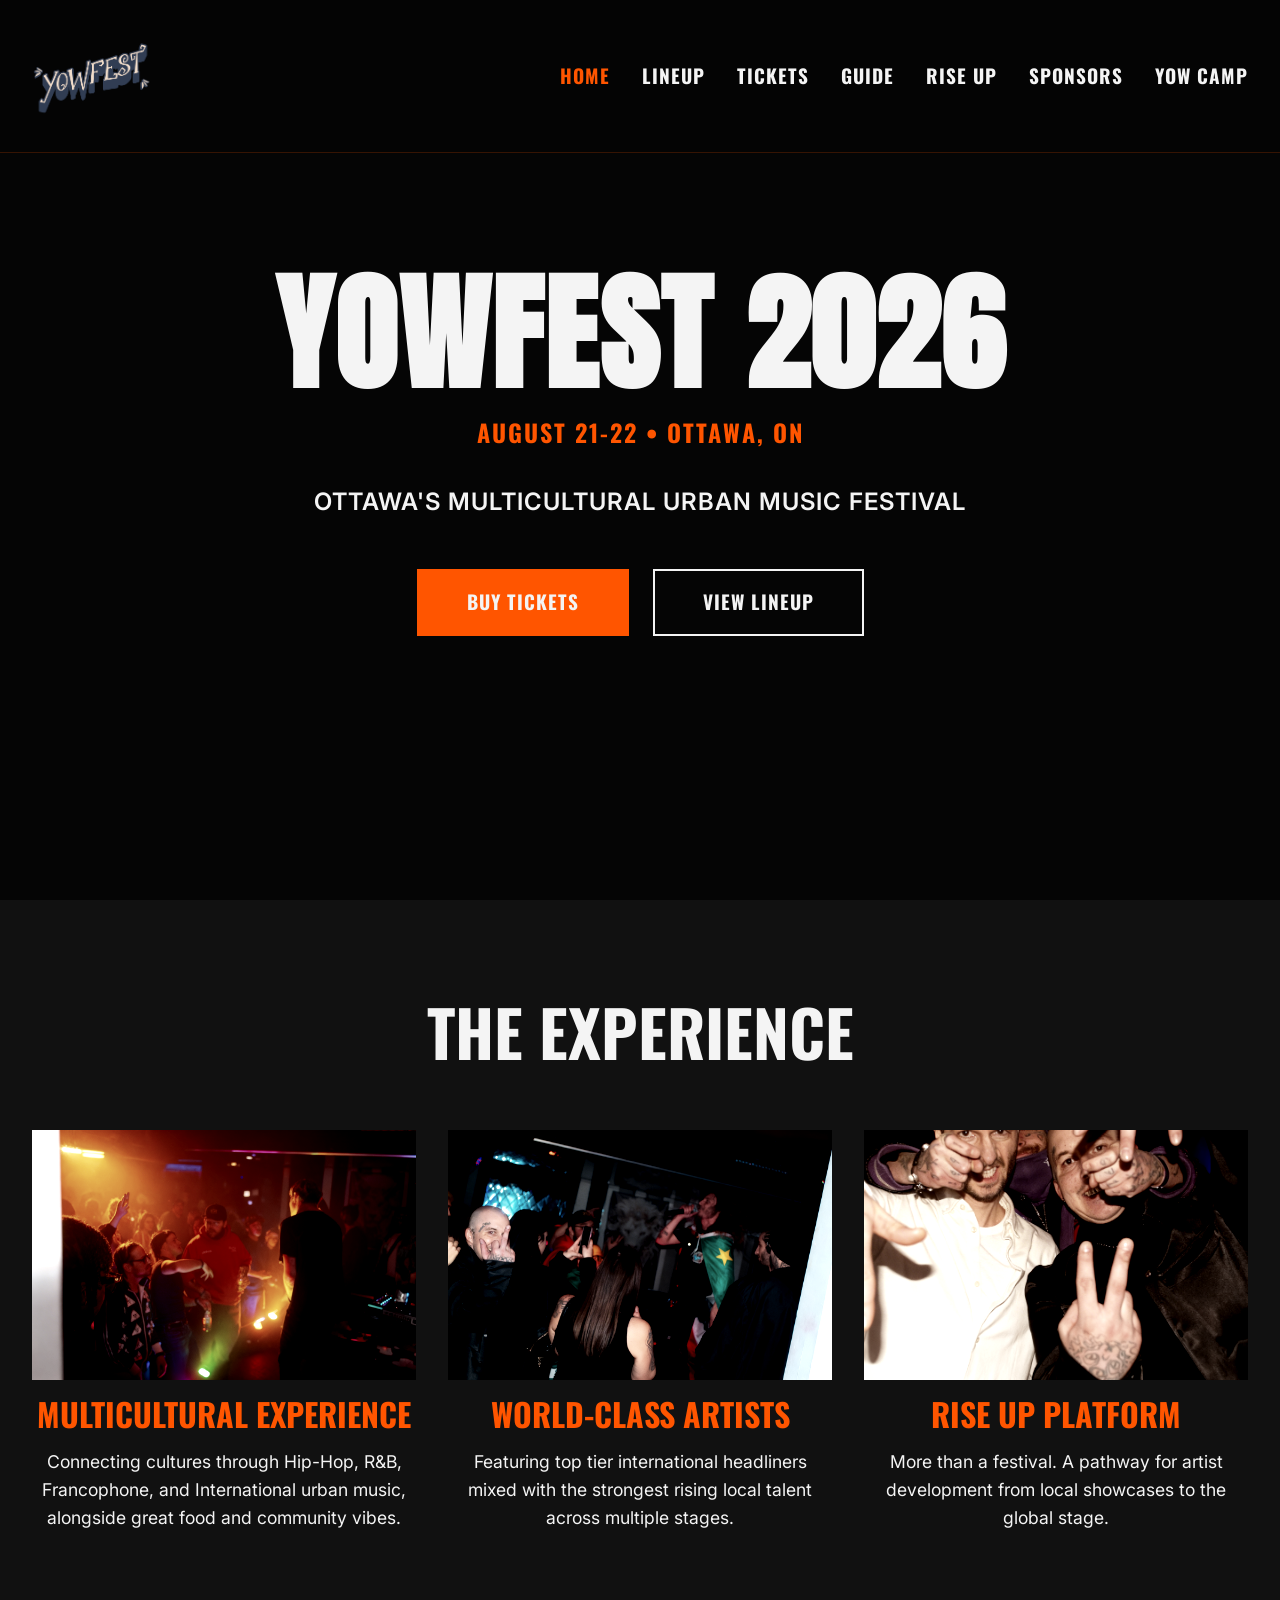
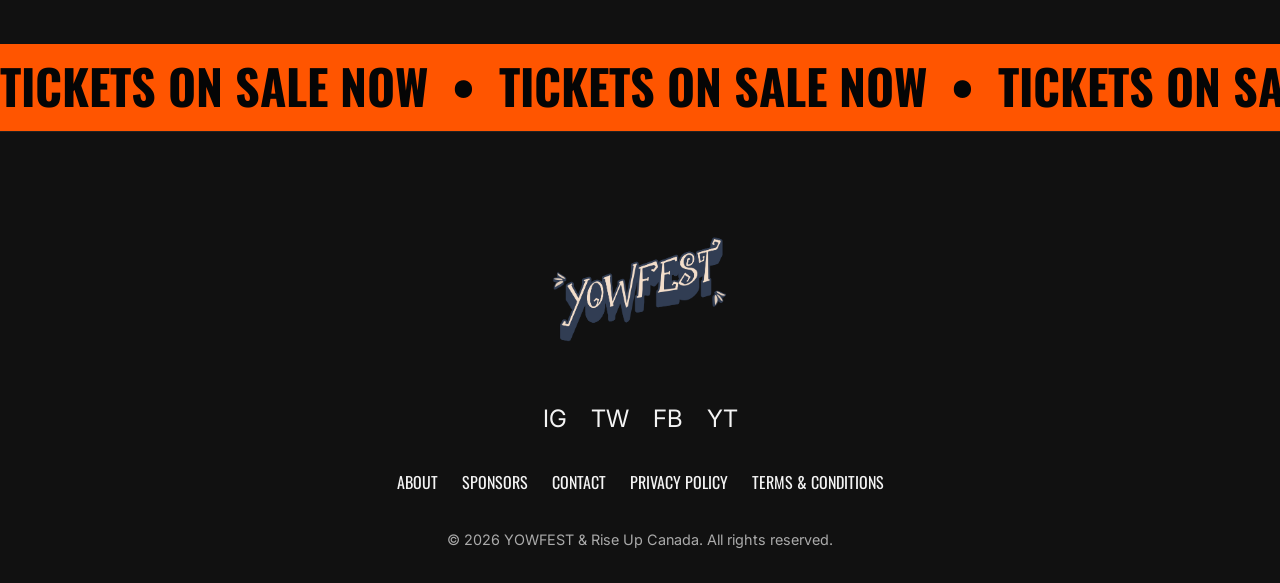
==== index.html @ b244d299 "Add new artists, poster gallery, and yowcamp shell page" ====
<!DOCTYPE html>
<html lang="en">
<head>
    <meta charset="UTF-8">
    <meta name="viewport" content="width=device-width, initial-scale=1.0">
    <title>YOW FEST | Ottawa's Multicultural Urban Music Festival</title>
    <meta name="description" content="YOW FEST is a multicultural urban music festival based in Ottawa, Ontario. Featuring Hip-Hop, R&B, Francophone, and International urban music.">
    <link rel="stylesheet" href="css/styles.css">
</head>
<body>

    <!-- Navbar -->
    <nav class="navbar scrolled">
        <div class="navbar-container">
            <a href="index.html" class="logo"><img src="assets/images/logo.png" alt="YOW FEST Logo"></a>
            <button class="nav-toggle">☰</button>
            <div class="nav-links">
                <a href="index.html" class="active">Home</a>
                <a href="lineup.html">Lineup</a>
                <a href="tickets.html">Tickets</a>
                <a href="guide.html">Guide</a>
                <a href="riseup.html">Rise Up</a>
                <a href="sponsors.html">Sponsors</a>
                <a href="yowcamp.html">YOW Camp</a>
            </div>
        </div>
    </nav>

    <!-- Hero Section -->
    <header class="hero">
        <video class="hero-video" autoplay loop muted playsinline>
            <source src="assets/videos/YOWFEST EDIT.mp4" type="video/mp4">
            Your browser does not support the video tag.
        </video>
        <div class="hero-overlay"></div>
        <div class="hero-content fade-in">
            <h1 class="display">YOWFEST 2026</h1>
            <div class="hero-date">AUGUST 21-22 • OTTAWA, ON</div>
            <p class="hero-tagline">Ottawa's Multicultural Urban Music Festival</p>
            <div class="hero-actions">
                <a href="tickets.html" class="btn">Buy Tickets</a>
                <a href="lineup.html" class="btn btn-outline">View Lineup</a>
            </div>
        </div>
    </header>

    <!-- Highlights Section -->
    <section class="section" style="background-color: var(--color-surface);">
        <div class="container fade-in">
            <h2 style="text-align: center; margin-bottom: 4rem;">The Experience</h2>
            <div class="grid-3">
                <div style="text-align: center;">
                    <img src="assets/images/AIEnhancer_DSC_0051 (1).jpeg" alt="Multicultural Experience" style="width: 100%; height: 250px; object-fit: cover; margin-bottom: 1rem; filter: grayscale(50%) contrast(1.2);">
                    <h3>Multicultural Experience</h3>
                    <p>Connecting cultures through Hip-Hop, R&B, Francophone, and International urban music, alongside great food and community vibes.</p>
                </div>
                <div style="text-align: center;">
                    <img src="assets/images/AIEnhancer_DSC_0064.jpeg" alt="Local + International Artists" style="width: 100%; height: 250px; object-fit: cover; margin-bottom: 1rem; filter: grayscale(50%) contrast(1.2);">
                    <h3>World-Class Artists</h3>
                    <p>Featuring top tier international headliners mixed with the strongest rising local talent across multiple stages.</p>
                </div>
                <div style="text-align: center;">
                    <img src="assets/images/AIEnhancer_DSC_0059.jpeg" alt="Rise Up Platform" style="width: 100%; height: 250px; object-fit: cover; margin-bottom: 1rem; filter: grayscale(50%) contrast(1.2);">
                    <h3>Rise Up Platform</h3>
                    <p>More than a festival. A pathway for artist development from local showcases to the global stage.</p>
                </div>
            </div>
        </div>
    </section>

    <!-- Placeholder Marquee -->
    <section style="background: var(--color-primary); padding: 1rem 0; overflow: hidden; white-space: nowrap;">
        <h2 style="color: var(--color-bg); font-size: 3rem; margin: 0; display: inline-block; animation: marquee 20s linear infinite;">
            TICKETS ON SALE NOW &nbsp;•&nbsp; TICKETS ON SALE NOW &nbsp;•&nbsp; TICKETS ON SALE NOW &nbsp;•&nbsp; TICKETS ON SALE NOW &nbsp;•&nbsp; TICKETS ON SALE NOW &nbsp;•&nbsp; TICKETS ON SALE NOW &nbsp;•&nbsp; 
        </h2>
        <style>
            @keyframes marquee { 0% { transform: translateX(0); } 100% { transform: translateX(-50%); } }
        </style>
    </section>



    <!-- Footer -->
    <footer class="footer">
        <div class="container">
            <div class="footer-logo"><img src="assets/images/logo.png" alt="YOW FEST Logo"></div>
            <div class="social-links">
                <a href="#">IG</a>
                <a href="#">TW</a>
                <a href="#">FB</a>
                <a href="#">YT</a>
            </div>
            <div class="footer-nav">
                <a href="about.html">About</a>
                <a href="sponsors.html">Sponsors</a>
                <a href="about.html">Contact</a>
                <a href="#">Privacy Policy</a>
                <a href="#">Terms & Conditions</a>
            </div>
            <div class="copyright">
                &copy; 2026 YOWFEST & Rise Up Canada. All rights reserved.
            </div>
        </div>
    </footer>

    <script src="js/main.js"></script>
</body>
</html>
---- css/styles.css ----
@import url('https://fonts.googleapis.com/css2?family=Anton&family=Inter:wght@400;600;900&family=Oswald:wght@500;700&display=swap');

:root {
  --color-bg: #050505;
  --color-surface: #111111;
  --color-primary: #ff5500; /* Intense Orange */
  --color-primary-hover: #e04b00;
  --color-text-main: #f4f4f4;
  --color-text-muted: #aaaaaa;
  
  --font-display: 'Anton', sans-serif;
  --font-heading: 'Oswald', sans-serif;
  --font-body: 'Inter', sans-serif;
}

* {
  box-sizing: border-box;
  margin: 0;
  padding: 0;
}

body {
  background-color: var(--color-bg);
  color: var(--color-text-main);
  font-family: var(--font-body);
  line-height: 1.6;
  overflow-x: hidden;
  -webkit-font-smoothing: antialiased;
}

a {
  color: inherit;
  text-decoration: none;
  transition: color 0.3s ease;
}

ul {
  list-style: none;
}

img, video {
  max-width: 100%;
  display: block;
}

/* Typography Options */
h1, h2, h3, h4, h5, h6 {
  text-transform: uppercase;
  line-height: 1.1;
  margin-bottom: 1rem;
}

h1.display, h2.display {
  font-family: var(--font-display);
  letter-spacing: 2px;
}

h1 { font-size: clamp(3rem, 10vw, 8rem); margin-bottom: 0.5rem; }
h2 { font-family: var(--font-heading); font-size: clamp(2rem, 6vw, 4rem); font-weight: 700; }
h3 { font-family: var(--font-heading); font-size: 2rem; font-weight: 700; color: var(--color-primary); }

p {
  margin-bottom: 1rem;
  font-size: 1.1rem;
}

/* Layout Utilities */
.container {
  max-width: 1400px;
  margin: 0 auto;
  padding: 0 2rem;
}

.section {
  padding: 6rem 0;
}

/* Navbar */
.navbar {
  position: fixed;
  top: 0;
  width: 100%;
  padding: 1.5rem 0;
  z-index: 100;
  display: flex;
  background: transparent;
  transition: background 0.3s ease, padding 0.3s ease;
}

.navbar.scrolled {
  background: rgba(5, 5, 5, 0.95);
  backdrop-filter: blur(10px);
  padding: 1rem 0;
  border-bottom: 1px solid rgba(255, 85, 0, 0.2);
}

.navbar-container {
  display: flex;
  justify-content: space-between;
  align-items: center;
  width: 100%;
  max-width: 1400px;
  margin: 0 auto;
  padding: 0 2rem;
}

.logo {
  display: flex;
  align-items: center;
}

.logo img {
  height: 120px;
  width: auto;
  object-fit: contain;
}

.nav-links {
  display: flex;
  gap: 2rem;
}

.nav-links a {
  font-family: var(--font-heading);
  font-size: 1.2rem;
  font-weight: 700;
  text-transform: uppercase;
  letter-spacing: 1px;
}

.nav-links a:hover,
.nav-links a.active {
  color: var(--color-primary);
}

.nav-toggle {
  display: none;
  font-size: 2rem;
  background: none;
  border: none;
  color: var(--color-text-main);
  cursor: pointer;
}

/* Buttons */
.btn {
  display: inline-block;
  font-family: var(--font-heading);
  font-weight: 700;
  text-transform: uppercase;
  font-size: 1.2rem;
  padding: 1rem 3rem;
  color: var(--color-text-main);
  background: var(--color-primary);
  border: 2px solid var(--color-primary);
  transition: all 0.3s ease;
  cursor: pointer;
  letter-spacing: 1px;
}

.btn:hover {
  background: transparent;
  color: var(--color-primary);
  transform: translateY(-3px);
  box-shadow: 0 10px 20px rgba(255, 85, 0, 0.2);
}

.btn-outline {
  background: transparent;
  border: 2px solid var(--color-text-main);
}

.btn-outline:hover {
  background: var(--color-text-main);
  color: var(--color-bg);
  border-color: var(--color-text-main);
  box-shadow: none;
}

/* Hero Section */
.hero {
  position: relative;
  height: 100vh;
  min-height: 700px;
  display: flex;
  align-items: center;
  justify-content: center;
  text-align: center;
  overflow: hidden;
}

.hero-video {
  position: absolute;
  top: 50%;
  left: 50%;
  min-width: 100%;
  min-height: 100%;
  width: auto;
  height: auto;
  transform: translate(-50%, -50%);
  object-fit: cover;
  z-index: -2;
}

.hero-overlay {
  position: absolute;
  top: 0;
  left: 0;
  width: 100%;
  height: 100%;
  background: linear-gradient(to bottom, rgba(5,5,5,0.4) 0%, rgba(5,5,5,0.8) 100%);
  z-index: -1;
}

.hero-content {
  z-index: 1;
  padding: 0 2rem;
  max-width: 1000px;
}

.hero-date {
  font-family: var(--font-heading);
  font-size: 1.5rem;
  color: var(--color-primary);
  font-weight: 700;
  margin-bottom: 2rem;
  letter-spacing: 2px;
}

.hero-tagline {
  font-size: 1.5rem;
  font-weight: 600;
  margin: 1.5rem 0 3rem;
  text-transform: uppercase;
  letter-spacing: 1px;
}

.hero-actions {
  display: flex;
  gap: 1.5rem;
  justify-content: center;
}

/* Footer */
.footer {
  background: var(--color-surface);
  padding: 4rem 0 2rem;
  border-top: 1px solid #222;
  text-align: center;
}

.footer-logo {
  display: flex;
  justify-content: center;
  align-items: center;
  margin-bottom: 1.5rem;
}

.footer-logo img {
  height: 180px;
  width: auto;
  object-fit: contain;
}

.social-links {
  display: flex;
  justify-content: center;
  gap: 1.5rem;
  margin-bottom: 2rem;
}

.social-links a {
  font-size: 1.5rem;
}

.social-links a:hover {
  color: var(--color-primary);
}

.footer-nav {
  display: flex;
  justify-content: center;
  flex-wrap: wrap;
  gap: 1.5rem;
  margin-bottom: 2rem;
}

.footer-nav a {
  font-family: var(--font-heading);
  text-transform: uppercase;
  font-size: 1rem;
}

.footer-nav a:hover {
  color: var(--color-primary);
}

.copyright {
  color: var(--color-text-muted);
  font-size: 0.9rem;
}

/* Mobile Responsiveness */
@media (max-width: 768px) {
  .nav-links {
    position: fixed;
    top: 0;
    right: -100%;
    width: 100vw;
    height: 100vh;
    background: var(--color-bg);
    flex-direction: column;
    justify-content: center;
    align-items: center;
    transition: right 0.3s ease;
  }
  
  .nav-links.active {
    right: 0;
  }

  .nav-links a {
    font-size: 2rem;
  }

  .nav-toggle {
    display: block;
    z-index: 1000;
  }

  .hero-actions {
    flex-direction: column;
    align-items: center;
  }

  .btn {
    width: 100%;
    max-width: 300px;
  }
}

/* Shared Inner Page Header */
.page-header {
  padding: 12rem 0 6rem;
  background: var(--color-surface);
  text-align: center;
  border-bottom: 1px solid #222;
}

/* Utility Grids */
.grid-2 {
  display: grid;
  grid-template-columns: 1fr 1fr;
  gap: 3rem;
}
.grid-3 {
  display: grid;
  grid-template-columns: repeat(3, 1fr);
  gap: 2rem;
}

@media (max-width: 900px) {
  .grid-2, .grid-3 {
    grid-template-columns: 1fr;
  }
}

/* Animations */
.fade-in {
  opacity: 0;
  transform: translateY(30px);
  transition: opacity 0.6s ease, transform 0.6s ease;
}

.fade-in.visible {
  opacity: 1;
  transform: translateY(0);
}
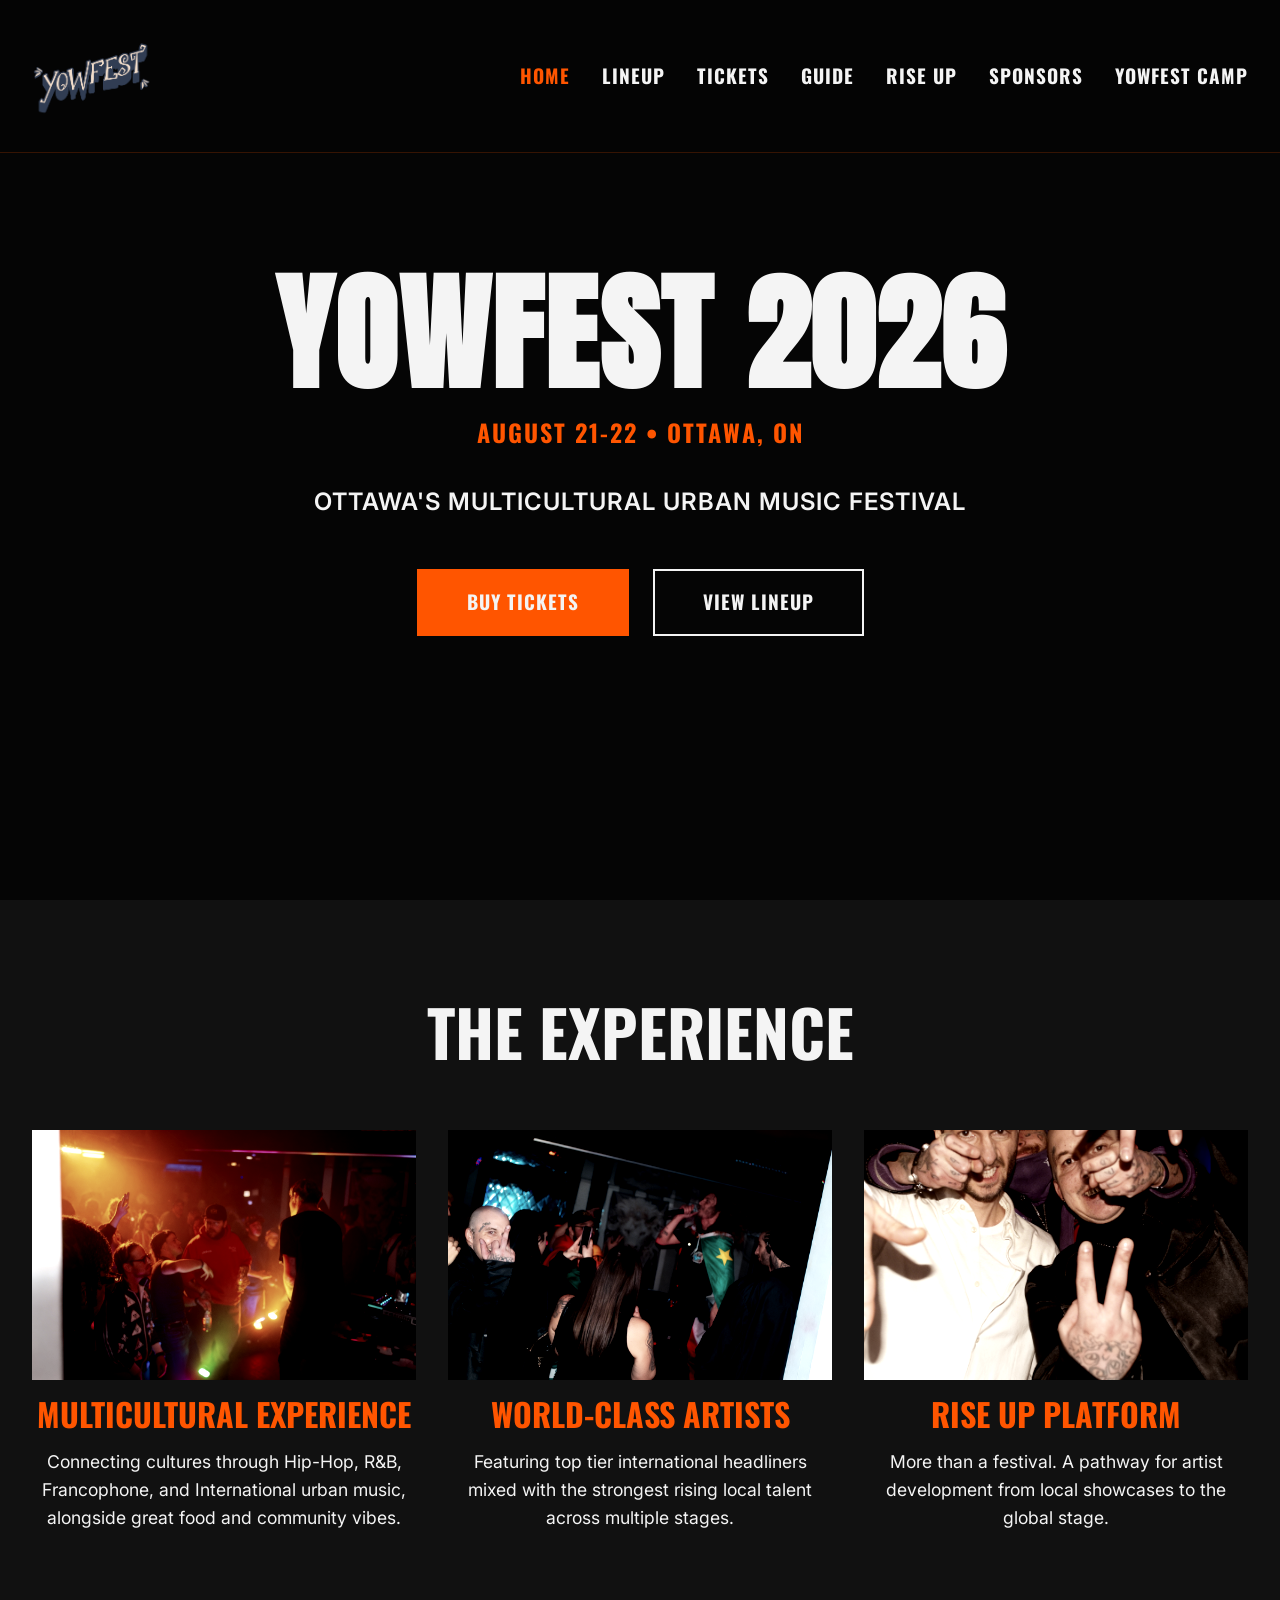
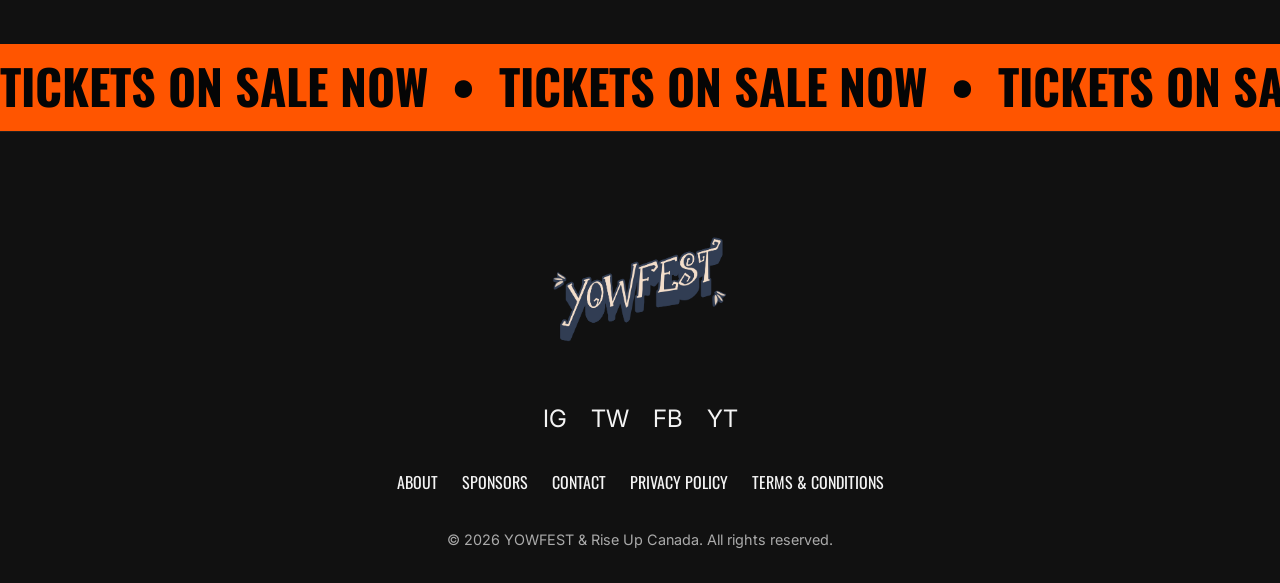
==== commit b13e825b: "Update YOW Camp to YOWFEST CAMP and adjust subheaders" ====
--- a/index.html
+++ b/index.html
@@ -21,15 +21,15 @@
                 <a href="guide.html">Guide</a>
                 <a href="riseup.html">Rise Up</a>
                 <a href="sponsors.html">Sponsors</a>
-                <a href="yowcamp.html">YOW Camp</a>
+                <a href="yowcamp.html">YOWFEST CAMP</a>
             </div>
         </div>
     </nav>
 
     <!-- Hero Section -->
     <header class="hero">
-        <video class="hero-video" autoplay loop muted playsinline>
-            <source src="assets/videos/YOWFEST EDIT.mp4" type="video/mp4">
+        <video class="hero-video" autoplay loop muted playsinline preload="auto" oncanplay="this.play()">
+            <source src="assets/videos/yowfest-edit.mp4" type="video/mp4">
             Your browser does not support the video tag.
         </video>
         <div class="hero-overlay"></div>
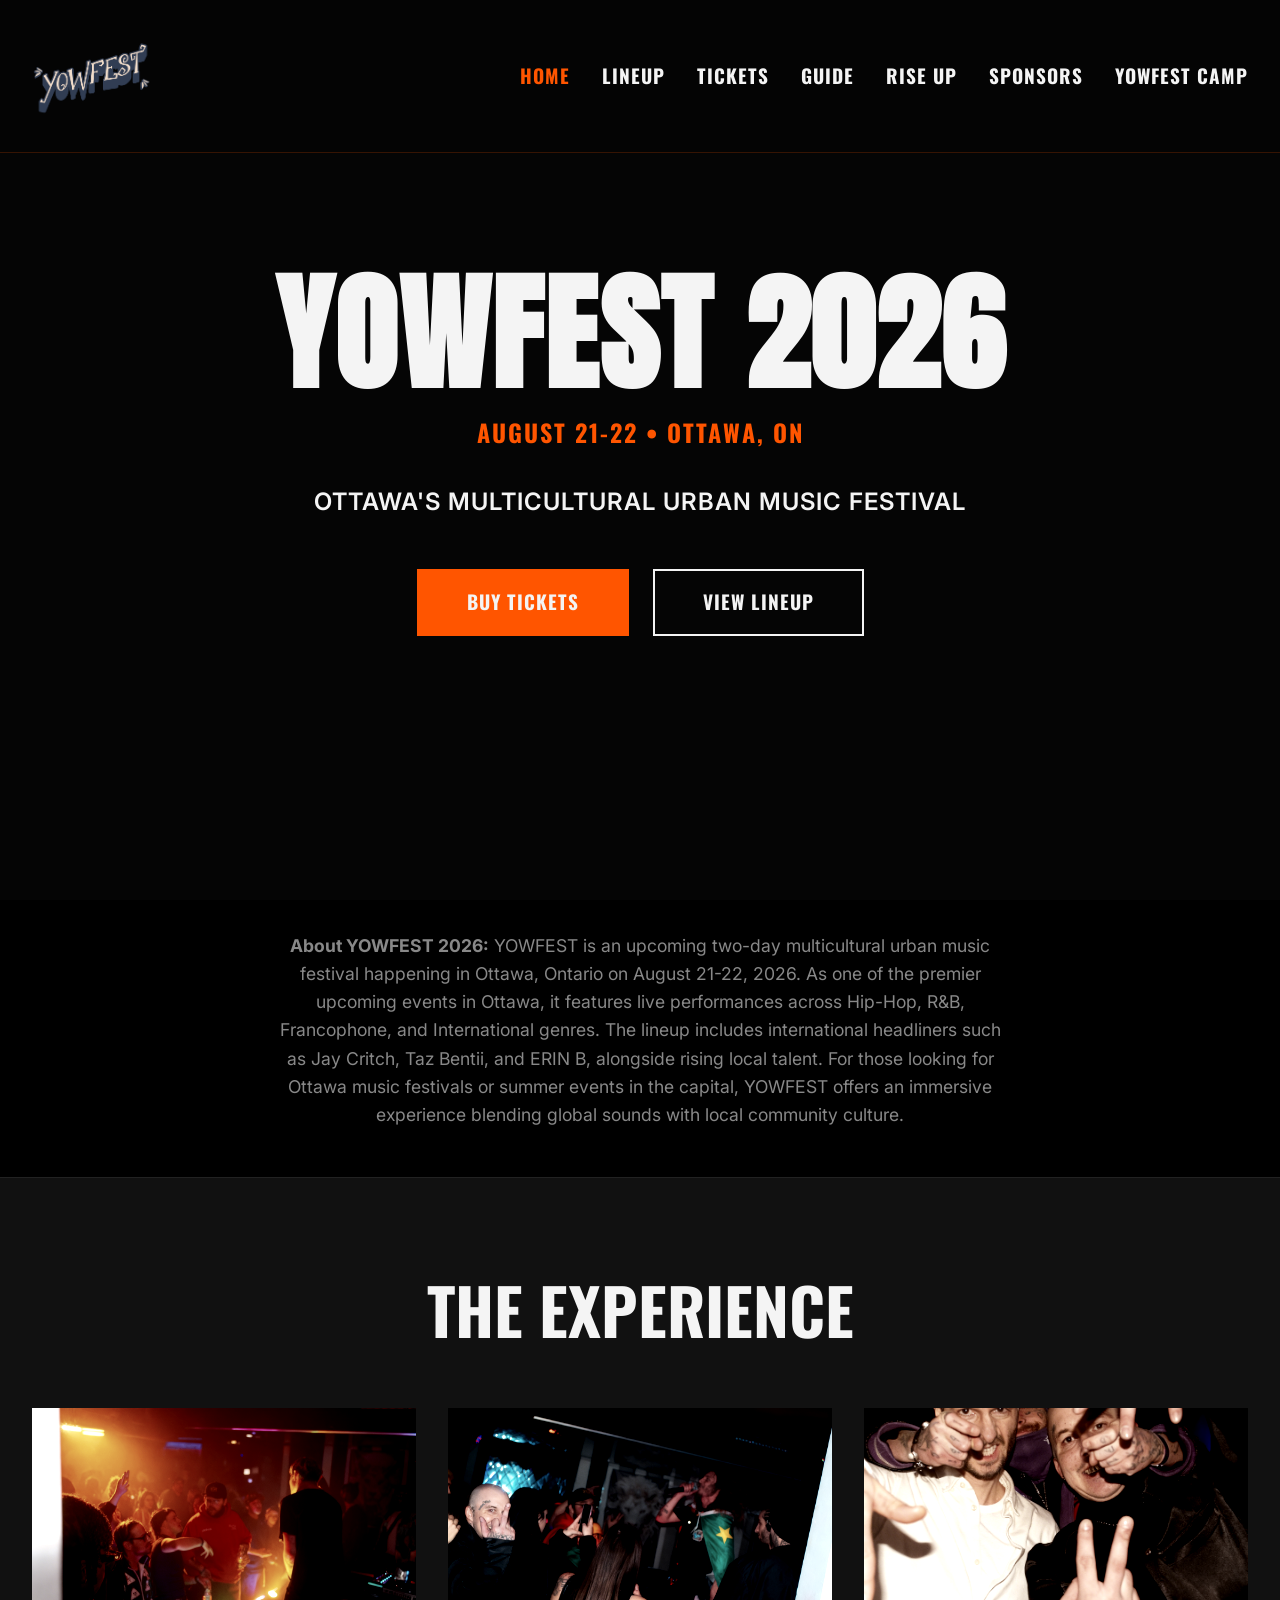
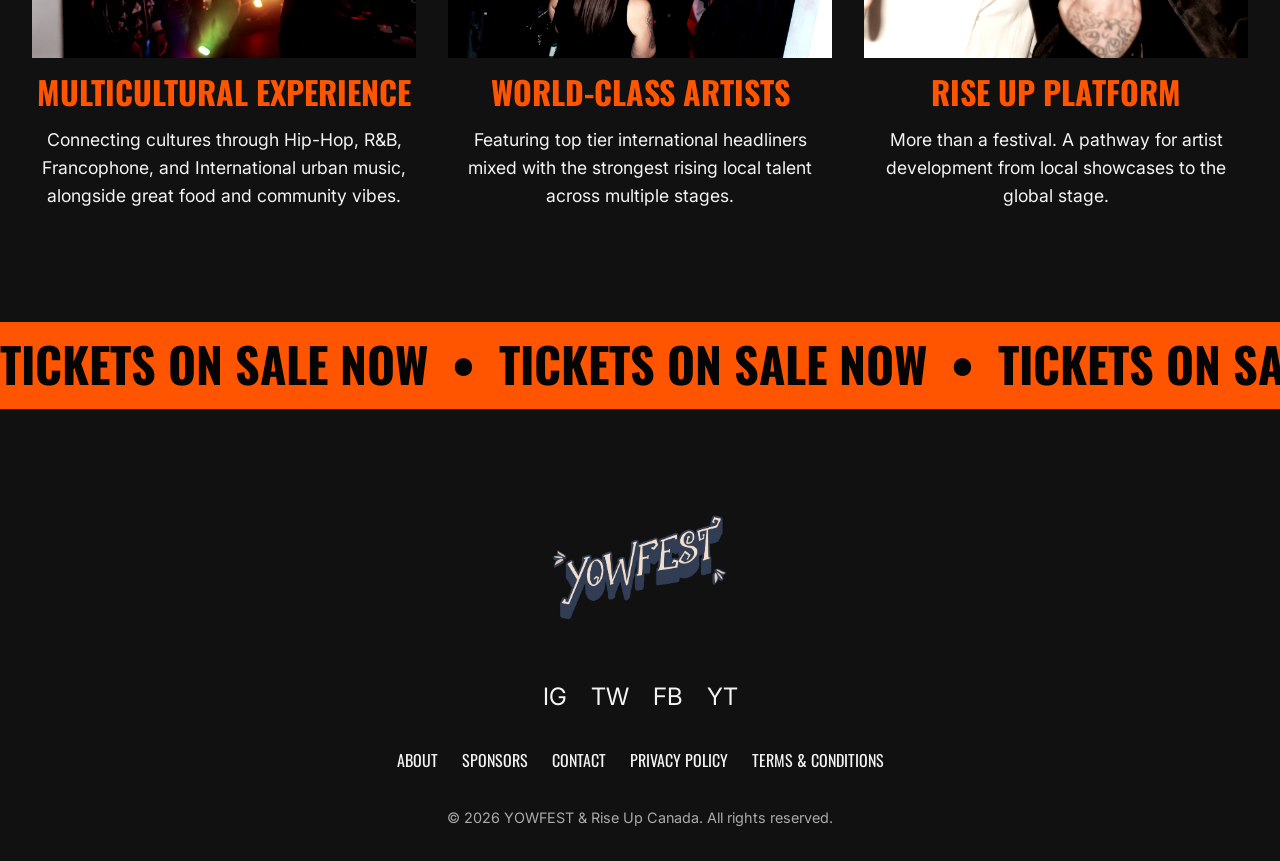
==== commit 864327e9: "Implement SEO and GEO master plan" ====
--- a/index.html
+++ b/index.html
@@ -3,8 +3,54 @@
 <head>
     <meta charset="UTF-8">
     <meta name="viewport" content="width=device-width, initial-scale=1.0">
-    <title>YOW FEST | Ottawa's Multicultural Urban Music Festival</title>
-    <meta name="description" content="YOW FEST is a multicultural urban music festival based in Ottawa, Ontario. Featuring Hip-Hop, R&B, Francophone, and International urban music.">
+    <title>YOW FEST 2026 | The Ultimate Ottawa Music Festival & Upcoming Event</title>
+    <meta name="description" content="YOWFEST 2026 is an upcoming multicultural urban music festival in Ottawa, Ontario. Get your tickets for the best live Hip-Hop, R&B, and Francophone events this summer.">
+    
+    <!-- SEO Event JSON-LD Schema -->
+    <script type="application/ld+json">
+    {
+      "@context": "https://schema.org",
+      "@type": "MusicEvent",
+      "name": "YOWFEST 2026",
+      "startDate": "2026-08-21T17:00:00-04:00",
+      "endDate": "2026-08-22T23:00:00-04:00",
+      "eventAttendanceMode": "https://schema.org/OfflineEventAttendanceMode",
+      "eventStatus": "https://schema.org/EventScheduled",
+      "location": {
+        "@type": "Place",
+        "name": "Ottawa",
+        "address": {
+          "@type": "PostalAddress",
+          "addressLocality": "Ottawa",
+          "addressRegion": "ON",
+          "addressCountry": "CA"
+        }
+      },
+      "description": "Ottawa's massive multicultural urban music festival featuring Hip-Hop, R&B, and International artists.",
+      "offers": {
+        "@type": "Offer",
+        "url": "https://www.eventbrite.ca/e/yowfest-2026-tickets-1990768721837",
+        "priceCurrency": "CAD",
+        "availability": "https://schema.org/InStock",
+        "validFrom": "2026-01-01T00:00:00-04:00"
+      },
+      "performer": [
+        {
+          "@type": "MusicGroup",
+          "name": "Jay Critch"
+        },
+        {
+          "@type": "MusicGroup",
+          "name": "Taz Bentii"
+        },
+        {
+          "@type": "MusicGroup",
+          "name": "ERIN B"
+        }
+      ]
+    }
+    </script>
+
     <link rel="stylesheet" href="css/styles.css">
 </head>
 <body>
@@ -28,7 +74,7 @@
 
     <!-- Hero Section -->
     <header class="hero">
-        <video class="hero-video" autoplay loop muted playsinline preload="auto" oncanplay="this.play()">
+        <video id="heroVideo" class="hero-video" autoplay loop muted playsinline preload="auto">
             <source src="assets/videos/yowfest-edit.mp4" type="video/mp4">
             Your browser does not support the video tag.
         </video>
@@ -43,6 +89,13 @@
             </div>
         </div>
     </header>
+
+    <!-- SEO / AI Encyclopedic Summary Block -->
+    <section class="section" style="padding: 2rem 0; background: #000; border-bottom: 1px solid #222;">
+        <div class="container fade-in" style="max-width: 800px; text-align: center; color: #888; font-size: 0.9rem; line-height: 1.6;">
+            <p><strong>About YOWFEST 2026:</strong> YOWFEST is an upcoming two-day multicultural urban music festival happening in Ottawa, Ontario on August 21-22, 2026. As one of the premier upcoming events in Ottawa, it features live performances across Hip-Hop, R&B, Francophone, and International genres. The lineup includes international headliners such as Jay Critch, Taz Bentii, and ERIN B, alongside rising local talent. For those looking for Ottawa music festivals or summer events in the capital, YOWFEST offers an immersive experience blending global sounds with local community culture.</p>
+        </div>
+    </section>
 
     <!-- Highlights Section -->
     <section class="section" style="background-color: var(--color-surface);">
@@ -104,5 +157,14 @@
     </footer>
 
     <script src="js/main.js"></script>
+    <script>
+        document.addEventListener('DOMContentLoaded', function() {
+            var video = document.getElementById('heroVideo');
+            if (video) {
+                video.muted = true;
+                video.play().catch(function(e) { console.log("Autoplay prevented: ", e); });
+            }
+        });
+    </script>
 </body>
 </html>
--- a/css/styles.css
+++ b/css/styles.css
@@ -24,7 +24,6 @@
   color: var(--color-text-main);
   font-family: var(--font-body);
   line-height: 1.6;
-  overflow-x: hidden;
   -webkit-font-smoothing: antialiased;
 }
 
@@ -342,7 +341,7 @@
 /* Shared Inner Page Header */
 .page-header {
   padding: 12rem 0 6rem;
-  background: var(--color-surface);
+  background: linear-gradient(rgba(5,5,5,0.7), rgba(5,5,5,1)), url('../assets/images/header-bg.jpeg') center/cover no-repeat;
   text-align: center;
   border-bottom: 1px solid #222;
 }
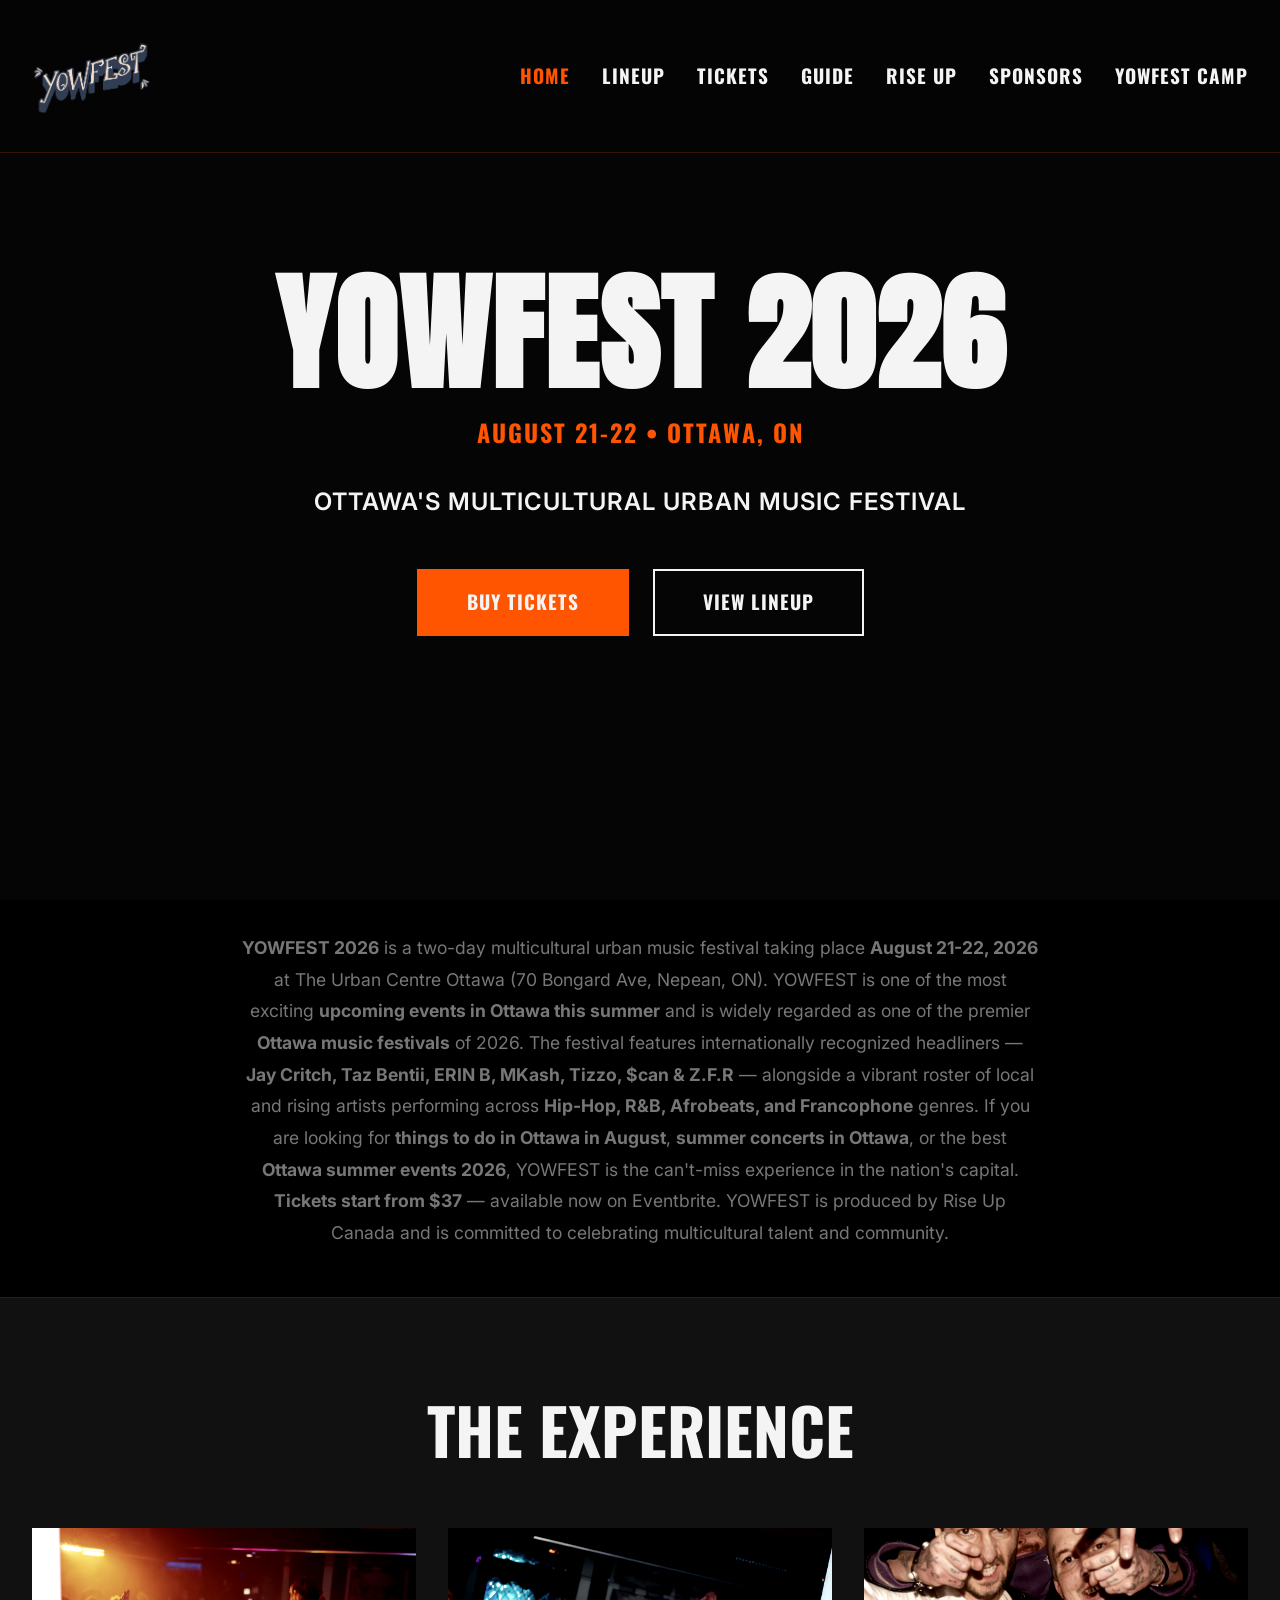
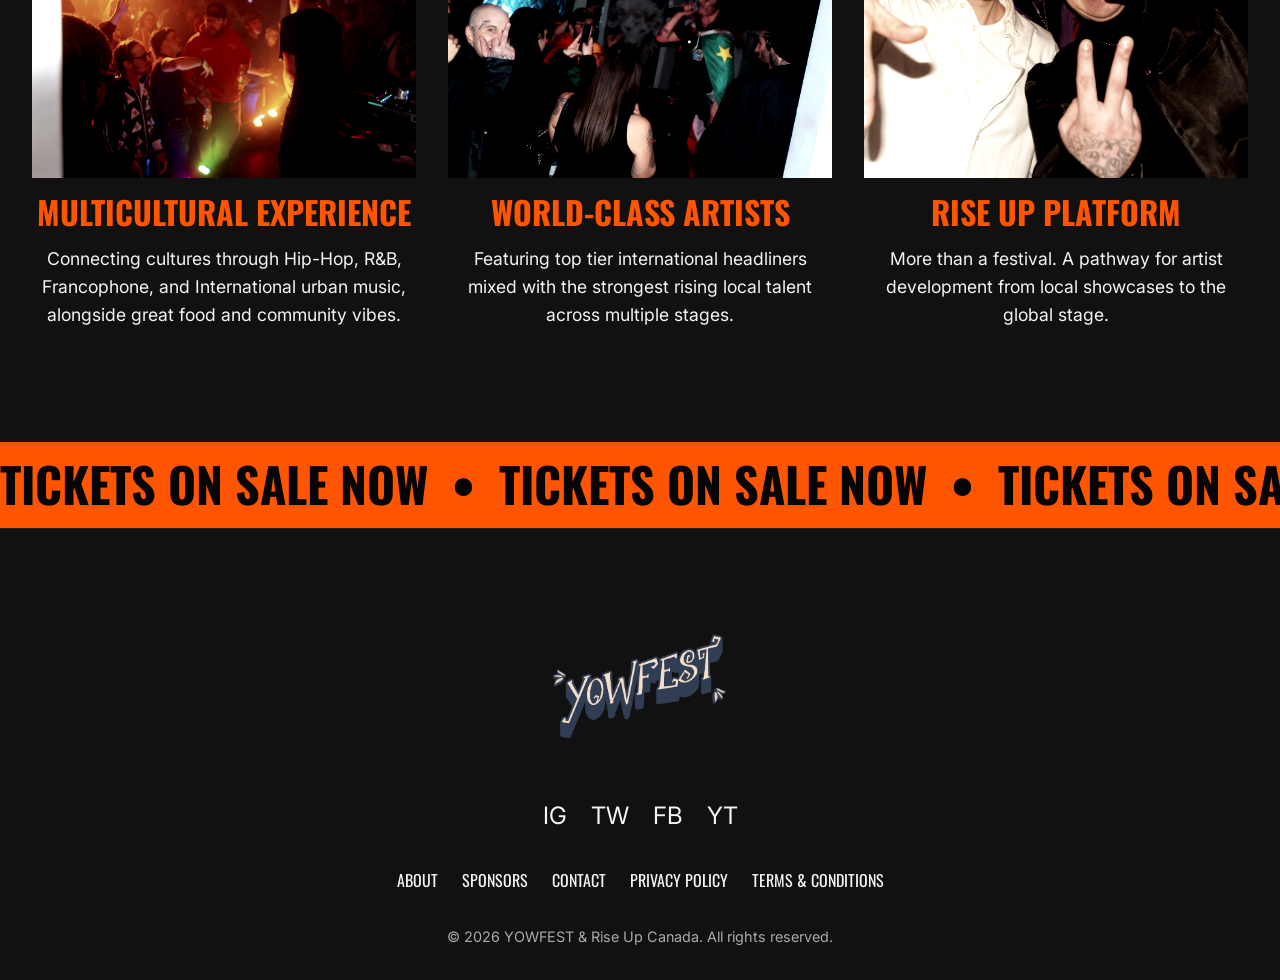
==== commit fe64229e: "Comprehensive SEO/GEO fine-tune: canonical URLs, OG tags, keywords, sitemap, robots.txt, richer sche" ====
--- a/index.html
+++ b/index.html
@@ -3,51 +3,77 @@
 <head>
     <meta charset="UTF-8">
     <meta name="viewport" content="width=device-width, initial-scale=1.0">
-    <title>YOW FEST 2026 | The Ultimate Ottawa Music Festival & Upcoming Event</title>
-    <meta name="description" content="YOWFEST 2026 is an upcoming multicultural urban music festival in Ottawa, Ontario. Get your tickets for the best live Hip-Hop, R&B, and Francophone events this summer.">
-    
-    <!-- SEO Event JSON-LD Schema -->
+
+    <!-- Primary SEO -->
+    <title>YOWFEST 2026 | Ottawa Music Festival | August 21-22 | Hip-Hop, R&B & More</title>
+    <meta name="description" content="YOWFEST 2026 is Ottawa's biggest multicultural urban music festival happening August 21-22. Featuring Hip-Hop, R&B, Afrobeats and Francophone artists. Tickets from $37. Don't miss the best event in Ottawa this summer!">
+    <meta name="keywords" content="Ottawa music festival 2026, events Ottawa this summer, what to do in Ottawa August 2026, Ottawa summer events, Ottawa hip hop festival, music festival Ottawa, upcoming events Ottawa, YOWFEST, yowfest Ottawa, multicultural festival Ottawa, Ottawa concerts summer 2026, things to do in Ottawa, urban music Ottawa, Ottawa festival 2026">
+    <link rel="canonical" href="https://ottawayowfest.ca/">
+
+    <!-- Open Graph (Facebook, Instagram, AI crawlers) -->
+    <meta property="og:type" content="website">
+    <meta property="og:url" content="https://ottawayowfest.ca/">
+    <meta property="og:title" content="YOWFEST 2026 | Ottawa's Biggest Summer Music Festival">
+    <meta property="og:description" content="Ottawa's biggest multicultural urban music festival. August 21-22, 2026 at The Urban Centre Ottawa. Tickets from $37. Hip-Hop, R&B, Afrobeats, Francophone and more.">
+    <meta property="og:image" content="https://ottawayowfest.ca/assets/images/logo.png">
+    <meta property="og:site_name" content="YOWFEST">
+    <meta property="og:locale" content="en_CA">
+
+    <!-- Twitter / X Card -->
+    <meta name="twitter:card" content="summary_large_image">
+    <meta name="twitter:title" content="YOWFEST 2026 | Ottawa Music Festival Aug 21-22">
+    <meta name="twitter:description" content="Ottawa's biggest multicultural urban music festival. Hip-Hop, R&B, Afrobeats & Francophone. Tickets from $37. August 21-22, 2026.">
+    <meta name="twitter:image" content="https://ottawayowfest.ca/assets/images/logo.png">
+
+    <!-- JSON-LD Event Schema -->
     <script type="application/ld+json">
     {
       "@context": "https://schema.org",
       "@type": "MusicEvent",
       "name": "YOWFEST 2026",
+      "alternateName": ["YOW FEST 2026", "Ottawa Yow Fest", "YOWFEST"],
+      "url": "https://ottawayowfest.ca/",
       "startDate": "2026-08-21T17:00:00-04:00",
       "endDate": "2026-08-22T23:00:00-04:00",
       "eventAttendanceMode": "https://schema.org/OfflineEventAttendanceMode",
       "eventStatus": "https://schema.org/EventScheduled",
       "location": {
         "@type": "Place",
-        "name": "Ottawa",
+        "name": "The Urban Centre Ottawa",
         "address": {
           "@type": "PostalAddress",
-          "addressLocality": "Ottawa",
+          "streetAddress": "70 Bongard Ave",
+          "addressLocality": "Nepean",
           "addressRegion": "ON",
+          "postalCode": "K2E 7Z9",
           "addressCountry": "CA"
         }
       },
-      "description": "Ottawa's massive multicultural urban music festival featuring Hip-Hop, R&B, and International artists.",
+      "description": "YOWFEST is a two-day multicultural urban music festival in Ottawa, Ontario happening August 21-22, 2026. It is one of the premier upcoming events in Ottawa this summer, featuring live performances across Hip-Hop, R&B, Afrobeats, and Francophone genres. International headliners include Jay Critch, Taz Bentii, ERIN B, MKash, Tizzo, and $can & Z.F.R.",
+      "image": "https://ottawayowfest.ca/assets/images/logo.png",
+      "organizer": {
+        "@type": "Organization",
+        "name": "YOWFEST / Rise Up Canada",
+        "url": "https://ottawayowfest.ca/"
+      },
       "offers": {
         "@type": "Offer",
+        "name": "General Admission",
         "url": "https://www.eventbrite.ca/e/yowfest-2026-tickets-1990768721837",
+        "price": "37.00",
         "priceCurrency": "CAD",
         "availability": "https://schema.org/InStock",
         "validFrom": "2026-01-01T00:00:00-04:00"
       },
       "performer": [
-        {
-          "@type": "MusicGroup",
-          "name": "Jay Critch"
-        },
-        {
-          "@type": "MusicGroup",
-          "name": "Taz Bentii"
-        },
-        {
-          "@type": "MusicGroup",
-          "name": "ERIN B"
-        }
-      ]
+        { "@type": "MusicGroup", "name": "Jay Critch" },
+        { "@type": "MusicGroup", "name": "Taz Bentii" },
+        { "@type": "MusicGroup", "name": "ERIN B" },
+        { "@type": "MusicGroup", "name": "MKash" },
+        { "@type": "MusicGroup", "name": "Tizzo" },
+        { "@type": "MusicGroup", "name": "$can & Z.F.R" }
+      ],
+      "keywords": "Ottawa music festival, summer events Ottawa, Ottawa 2026, hip hop concert Ottawa, R&B festival Ottawa, multicultural festival"
     }
     </script>
 
@@ -90,10 +116,17 @@
         </div>
     </header>
 
-    <!-- SEO / AI Encyclopedic Summary Block -->
+    <!-- SEO / GEO: Rich Keyword + AI Summary Block -->
     <section class="section" style="padding: 2rem 0; background: #000; border-bottom: 1px solid #222;">
-        <div class="container fade-in" style="max-width: 800px; text-align: center; color: #888; font-size: 0.9rem; line-height: 1.6;">
-            <p><strong>About YOWFEST 2026:</strong> YOWFEST is an upcoming two-day multicultural urban music festival happening in Ottawa, Ontario on August 21-22, 2026. As one of the premier upcoming events in Ottawa, it features live performances across Hip-Hop, R&B, Francophone, and International genres. The lineup includes international headliners such as Jay Critch, Taz Bentii, and ERIN B, alongside rising local talent. For those looking for Ottawa music festivals or summer events in the capital, YOWFEST offers an immersive experience blending global sounds with local community culture.</p>
+        <div class="container" style="max-width: 860px; text-align: center; color: #777; font-size: 0.9rem; line-height: 1.8;">
+            <p>
+                <strong>YOWFEST 2026</strong> is a two-day multicultural urban music festival taking place <strong>August 21-22, 2026</strong> at The Urban Centre Ottawa (70 Bongard Ave, Nepean, ON). 
+                YOWFEST is one of the most exciting <strong>upcoming events in Ottawa this summer</strong> and is widely regarded as one of the premier <strong>Ottawa music festivals</strong> of 2026. 
+                The festival features internationally recognized headliners — <strong>Jay Critch, Taz Bentii, ERIN B, MKash, Tizzo, $can &amp; Z.F.R</strong> — alongside a vibrant roster of local and rising artists performing across <strong>Hip-Hop, R&amp;B, Afrobeats, and Francophone</strong> genres. 
+                If you are looking for <strong>things to do in Ottawa in August</strong>, <strong>summer concerts in Ottawa</strong>, or the best <strong>Ottawa summer events 2026</strong>, YOWFEST is the can't-miss experience in the nation's capital. 
+                <strong>Tickets start from $37</strong> — available now on Eventbrite. 
+                YOWFEST is produced by Rise Up Canada and is committed to celebrating multicultural talent and community.
+            </p>
         </div>
     </section>
 
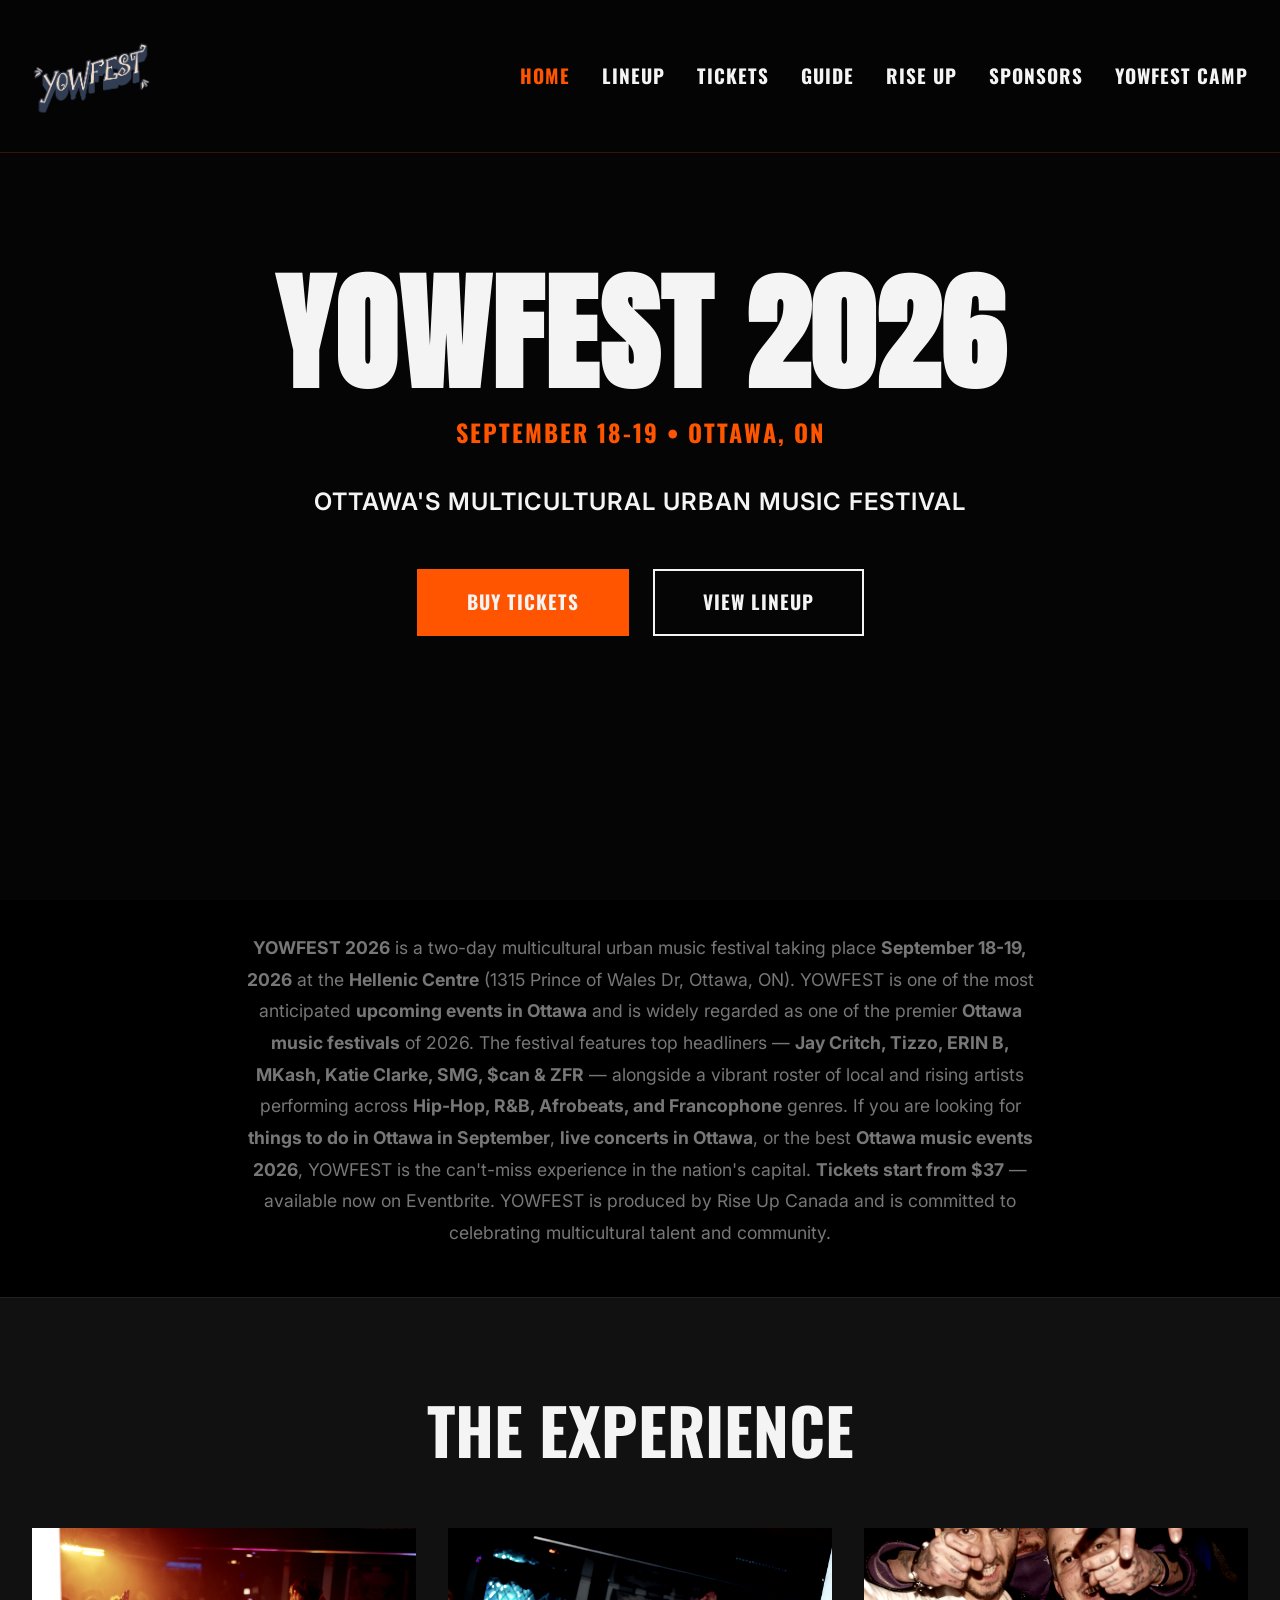
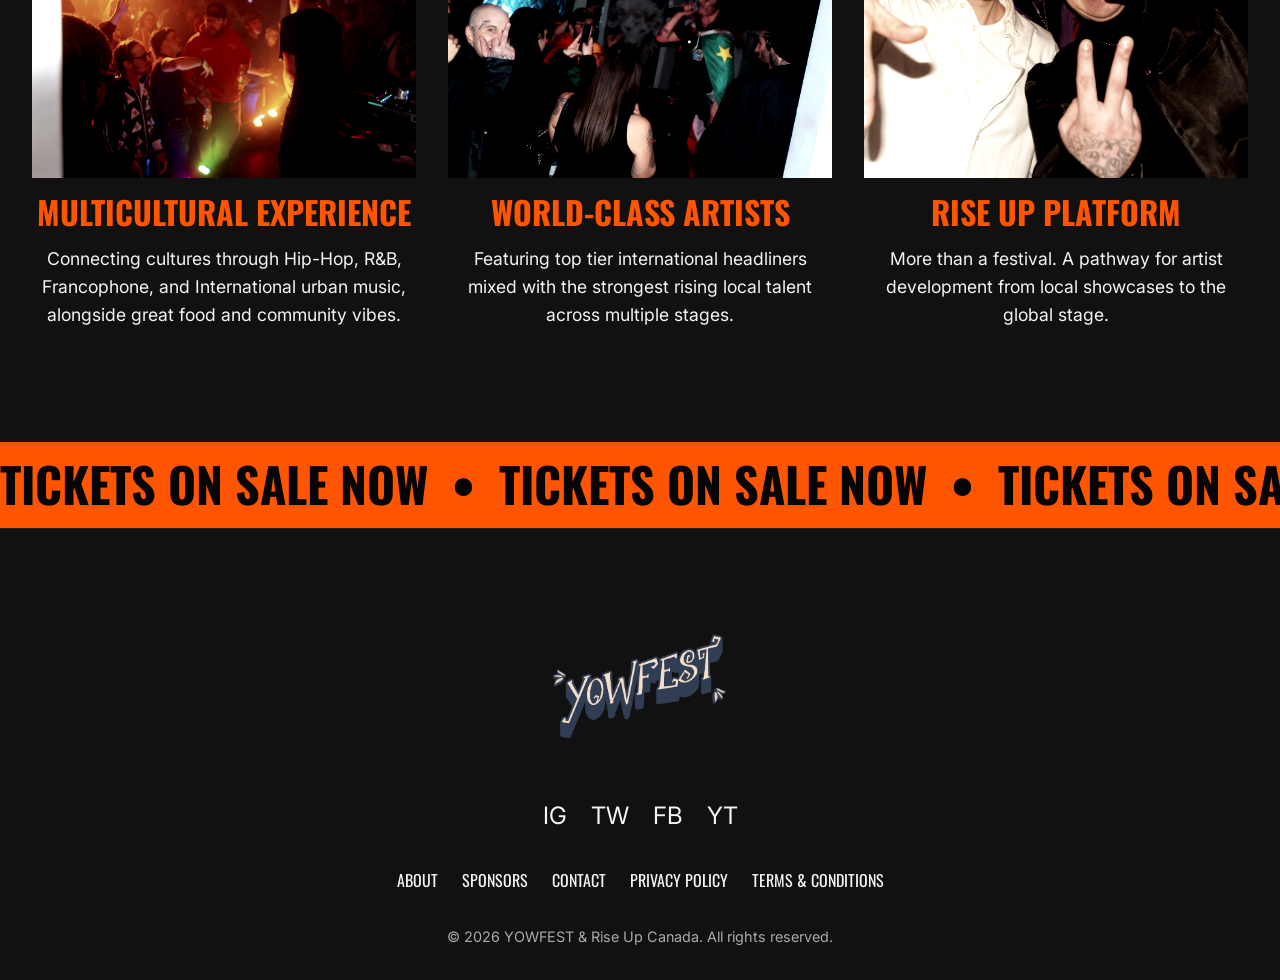
==== commit 8d3fac7c: "Reschedule festival to Sept 18-19 at Hellenic Centre, update Day 1 & Day 2 lineups and posters" ====
--- a/index.html
+++ b/index.html
@@ -5,24 +5,24 @@
     <meta name="viewport" content="width=device-width, initial-scale=1.0">
 
     <!-- Primary SEO -->
-    <title>YOWFEST 2026 | Ottawa Music Festival | August 21-22 | Hip-Hop, R&B & More</title>
-    <meta name="description" content="YOWFEST 2026 is Ottawa's biggest multicultural urban music festival happening August 21-22. Featuring Hip-Hop, R&B, Afrobeats and Francophone artists. Tickets from $37. Don't miss the best event in Ottawa this summer!">
-    <meta name="keywords" content="Ottawa music festival 2026, events Ottawa this summer, what to do in Ottawa August 2026, Ottawa summer events, Ottawa hip hop festival, music festival Ottawa, upcoming events Ottawa, YOWFEST, yowfest Ottawa, multicultural festival Ottawa, Ottawa concerts summer 2026, things to do in Ottawa, urban music Ottawa, Ottawa festival 2026">
+    <title>YOWFEST 2026 | Ottawa Music Festival | September 18-19 | Hip-Hop, R&B & More</title>
+    <meta name="description" content="YOWFEST 2026 is Ottawa's premier multicultural urban music festival happening September 18-19, 2026 at the Hellenic Centre. Featuring Jay Critch, Tizzo, ERIN B, MKash, and more. Tickets from $37!">
+    <meta name="keywords" content="Ottawa music festival 2026, events Ottawa September 2026, what to do in Ottawa September 2026, Ottawa music events, Ottawa hip hop festival, music festival Ottawa, upcoming events Ottawa, YOWFEST, yowfest Ottawa, multicultural festival Ottawa, Ottawa concerts 2026, things to do in Ottawa, urban music Ottawa, Ottawa festival 2026">
     <link rel="canonical" href="https://ottawayowfest.ca/">
 
     <!-- Open Graph (Facebook, Instagram, AI crawlers) -->
     <meta property="og:type" content="website">
     <meta property="og:url" content="https://ottawayowfest.ca/">
-    <meta property="og:title" content="YOWFEST 2026 | Ottawa's Biggest Summer Music Festival">
-    <meta property="og:description" content="Ottawa's biggest multicultural urban music festival. August 21-22, 2026 at The Urban Centre Ottawa. Tickets from $37. Hip-Hop, R&B, Afrobeats, Francophone and more.">
+    <meta property="og:title" content="YOWFEST 2026 | Ottawa's Premier Music Festival (Sept 18-19)">
+    <meta property="og:description" content="Ottawa's biggest multicultural urban music festival. September 18-19, 2026 at Hellenic Centre (1315 Prince of Wales). Tickets from $37. Hip-Hop, R&B, Afrobeats, Francophone and more.">
     <meta property="og:image" content="https://ottawayowfest.ca/assets/images/logo.png">
     <meta property="og:site_name" content="YOWFEST">
     <meta property="og:locale" content="en_CA">
 
     <!-- Twitter / X Card -->
     <meta name="twitter:card" content="summary_large_image">
-    <meta name="twitter:title" content="YOWFEST 2026 | Ottawa Music Festival Aug 21-22">
-    <meta name="twitter:description" content="Ottawa's biggest multicultural urban music festival. Hip-Hop, R&B, Afrobeats & Francophone. Tickets from $37. August 21-22, 2026.">
+    <meta name="twitter:title" content="YOWFEST 2026 | Ottawa Music Festival Sept 18-19">
+    <meta name="twitter:description" content="Ottawa's biggest multicultural urban music festival. Hip-Hop, R&B, Afrobeats & Francophone. Tickets from $37. September 18-19, 2026 at Hellenic Centre.">
     <meta name="twitter:image" content="https://ottawayowfest.ca/assets/images/logo.png">
 
     <!-- JSON-LD Event Schema -->
@@ -33,23 +33,23 @@
       "name": "YOWFEST 2026",
       "alternateName": ["YOW FEST 2026", "Ottawa Yow Fest", "YOWFEST"],
       "url": "https://ottawayowfest.ca/",
-      "startDate": "2026-08-21T17:00:00-04:00",
-      "endDate": "2026-08-22T23:00:00-04:00",
+      "startDate": "2026-09-18T16:00:00-04:00",
+      "endDate": "2026-09-19T23:00:00-04:00",
       "eventAttendanceMode": "https://schema.org/OfflineEventAttendanceMode",
-      "eventStatus": "https://schema.org/EventScheduled",
+      "eventStatus": "https://schema.org/EventRescheduled",
       "location": {
         "@type": "Place",
-        "name": "The Urban Centre Ottawa",
+        "name": "Hellenic Community Centre",
         "address": {
           "@type": "PostalAddress",
-          "streetAddress": "70 Bongard Ave",
-          "addressLocality": "Nepean",
+          "streetAddress": "1315 Prince of Wales Dr",
+          "addressLocality": "Ottawa",
           "addressRegion": "ON",
-          "postalCode": "K2E 7Z9",
+          "postalCode": "K2C 1N2",
           "addressCountry": "CA"
         }
       },
-      "description": "YOWFEST is a two-day multicultural urban music festival in Ottawa, Ontario happening August 21-22, 2026. It is one of the premier upcoming events in Ottawa this summer, featuring live performances across Hip-Hop, R&B, Afrobeats, and Francophone genres. International headliners include Jay Critch, Taz Bentii, ERIN B, MKash, Tizzo, and $can & Z.F.R.",
+      "description": "YOWFEST is a two-day multicultural urban music festival in Ottawa, Ontario happening September 18-19, 2026 at the Hellenic Centre. Featuring live performances across Hip-Hop, R&B, Afrobeats, and Francophone genres. Headliners include Jay Critch, Tizzo, ERIN B, and MKash alongside a stacked roster of rising talent.",
       "image": "https://ottawayowfest.ca/assets/images/logo.png",
       "organizer": {
         "@type": "Organization",
@@ -67,13 +67,15 @@
       },
       "performer": [
         { "@type": "MusicGroup", "name": "Jay Critch" },
-        { "@type": "MusicGroup", "name": "Taz Bentii" },
+        { "@type": "MusicGroup", "name": "Tizzo" },
         { "@type": "MusicGroup", "name": "ERIN B" },
         { "@type": "MusicGroup", "name": "MKash" },
-        { "@type": "MusicGroup", "name": "Tizzo" },
-        { "@type": "MusicGroup", "name": "$can & Z.F.R" }
+        { "@type": "MusicGroup", "name": "Katie Clarke" },
+        { "@type": "MusicGroup", "name": "SMG" },
+        { "@type": "MusicGroup", "name": "Gretchn" },
+        { "@type": "MusicGroup", "name": "$can & ZFR" }
       ],
-      "keywords": "Ottawa music festival, summer events Ottawa, Ottawa 2026, hip hop concert Ottawa, R&B festival Ottawa, multicultural festival"
+      "keywords": "Ottawa music festival, September events Ottawa, Ottawa 2026, hip hop concert Ottawa, R&B festival Ottawa, multicultural festival"
     }
     </script>
 
@@ -107,7 +109,7 @@
         <div class="hero-overlay"></div>
         <div class="hero-content fade-in">
             <h1 class="display">YOWFEST 2026</h1>
-            <div class="hero-date">AUGUST 21-22 • OTTAWA, ON</div>
+            <div class="hero-date">SEPTEMBER 18-19 • OTTAWA, ON</div>
             <p class="hero-tagline">Ottawa's Multicultural Urban Music Festival</p>
             <div class="hero-actions">
                 <a href="tickets.html" class="btn">Buy Tickets</a>
@@ -120,10 +122,10 @@
     <section class="section" style="padding: 2rem 0; background: #000; border-bottom: 1px solid #222;">
         <div class="container" style="max-width: 860px; text-align: center; color: #777; font-size: 0.9rem; line-height: 1.8;">
             <p>
-                <strong>YOWFEST 2026</strong> is a two-day multicultural urban music festival taking place <strong>August 21-22, 2026</strong> at The Urban Centre Ottawa (70 Bongard Ave, Nepean, ON). 
-                YOWFEST is one of the most exciting <strong>upcoming events in Ottawa this summer</strong> and is widely regarded as one of the premier <strong>Ottawa music festivals</strong> of 2026. 
-                The festival features internationally recognized headliners — <strong>Jay Critch, Taz Bentii, ERIN B, MKash, Tizzo, $can &amp; Z.F.R</strong> — alongside a vibrant roster of local and rising artists performing across <strong>Hip-Hop, R&amp;B, Afrobeats, and Francophone</strong> genres. 
-                If you are looking for <strong>things to do in Ottawa in August</strong>, <strong>summer concerts in Ottawa</strong>, or the best <strong>Ottawa summer events 2026</strong>, YOWFEST is the can't-miss experience in the nation's capital. 
+                <strong>YOWFEST 2026</strong> is a two-day multicultural urban music festival taking place <strong>September 18-19, 2026</strong> at the <strong>Hellenic Centre</strong> (1315 Prince of Wales Dr, Ottawa, ON). 
+                YOWFEST is one of the most anticipated <strong>upcoming events in Ottawa</strong> and is widely regarded as one of the premier <strong>Ottawa music festivals</strong> of 2026. 
+                The festival features top headliners — <strong>Jay Critch, Tizzo, ERIN B, MKash, Katie Clarke, SMG, $can &amp; ZFR</strong> — alongside a vibrant roster of local and rising artists performing across <strong>Hip-Hop, R&amp;B, Afrobeats, and Francophone</strong> genres. 
+                If you are looking for <strong>things to do in Ottawa in September</strong>, <strong>live concerts in Ottawa</strong>, or the best <strong>Ottawa music events 2026</strong>, YOWFEST is the can't-miss experience in the nation's capital. 
                 <strong>Tickets start from $37</strong> — available now on Eventbrite. 
                 YOWFEST is produced by Rise Up Canada and is committed to celebrating multicultural talent and community.
             </p>
